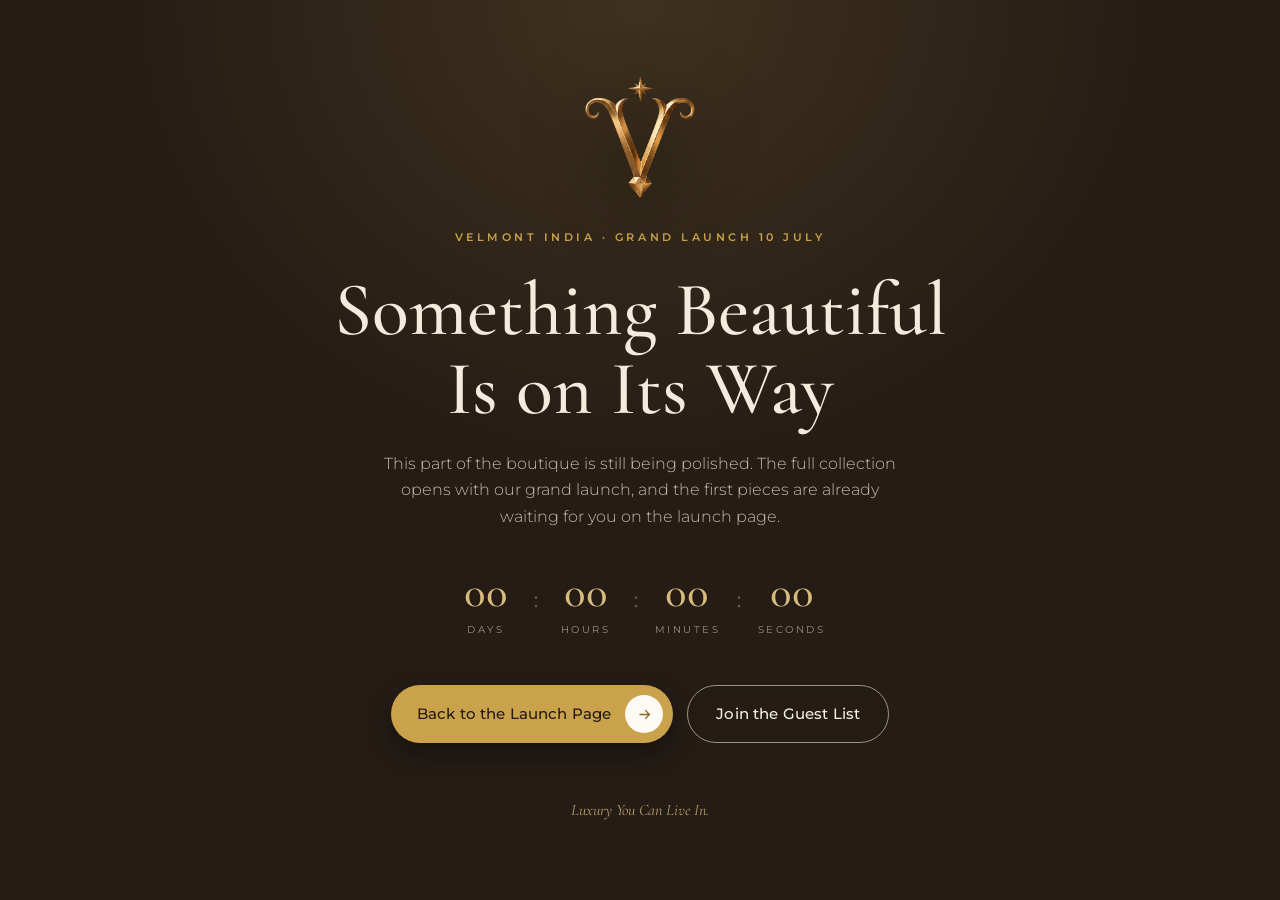
==== coming-soon.html @ c81b334a "Velmont India launch site: full Webflow injection bundle" ====
<!DOCTYPE html>
<html lang="en">
<head>
  <meta charset="UTF-8">
  <meta name="viewport" content="width=device-width, initial-scale=1.0">
  <title>Coming Soon · Velmont India</title>
  <meta name="description" content="This part of the Velmont India boutique opens with our grand launch on 10 July. Luxury You Can Live In.">
  <link rel="icon" type="image/png" href="assets/logo-v-gold.png">
  <link rel="preconnect" href="https://fonts.googleapis.com">
  <link rel="preconnect" href="https://fonts.gstatic.com" crossorigin>
  <link href="https://fonts.googleapis.com/css2?family=Cormorant+Garamond:ital,wght@0,400;0,500;0,600;1,400;1,500&family=Montserrat:wght@300;400;500;600&display=swap" rel="stylesheet">
  <link rel="stylesheet" href="css/styles.css">
</head>
<body class="cs-body">

  <main class="cs-page">
    <img class="cs-logo" src="assets/logo-v-gold.png" alt="Velmont India gold V monogram">
    <p class="eyebrow eyebrow-gold">Velmont India · Grand Launch 10 July</p>
    <h1>Something Beautiful<br>Is on Its Way</h1>
    <p class="cs-copy">This part of the boutique is still being polished. The full collection opens with our grand launch, and the first pieces are already waiting for you on the launch page.</p>

    <div class="cd-timer cs-timer" id="cd-timer" data-launch="2026-07-10T10:00:00+05:30">
      <div class="cd-cell"><b id="cd-d">00</b><span>Days</span></div>
      <i>:</i>
      <div class="cd-cell"><b id="cd-h">00</b><span>Hours</span></div>
      <i>:</i>
      <div class="cd-cell"><b id="cd-m">00</b><span>Minutes</span></div>
      <i>:</i>
      <div class="cd-cell"><b id="cd-s">00</b><span>Seconds</span></div>
    </div>

    <div class="cs-ctas">
      <a class="btn btn-gold" href="index.html">Back to the Launch Page
        <span class="btn-disc"><svg viewBox="0 0 24 24"><path d="M5 12h14M13 6l6 6-6 6"/></svg></span>
      </a>
      <a class="btn btn-ghost" href="index.html#newsletter">Join the Guest List</a>
    </div>

    <p class="cs-motto">Luxury You Can Live In.</p>
  </main>

  <script>
    const timer = document.getElementById('cd-timer');
    const launch = new Date(timer.dataset.launch).getTime();
    const pad = n => String(n).padStart(2, '0');
    const tick = () => {
      let diff = Math.max(0, launch - Date.now());
      document.getElementById('cd-d').textContent = pad(Math.floor(diff / 864e5));
      document.getElementById('cd-h').textContent = pad(Math.floor(diff % 864e5 / 36e5));
      document.getElementById('cd-m').textContent = pad(Math.floor(diff % 36e5 / 6e4));
      document.getElementById('cd-s').textContent = pad(Math.floor(diff % 6e4 / 1e3));
    };
    tick();
    setInterval(tick, 1000);
  </script>
</body>
</html>
---- css/styles.css ----
/* ═══════════════ VELMONT INDIA · LAUNCH LANDING ═══════════════
   Palette (from brand book + existing site design)
   taupe   #cdc1b1   ivory #f4efe7   ink #372e26
   brick   #96543f   gold  #c9a24b   dark #241c15
   ═══════════════════════════════════════════════════════════════ */

:root {
  --taupe:      #cdc1b1;
  --taupe-deep: #c2b5a3;
  --ivory:      #f4efe7;
  --cream:      #e9e1d4;
  --ink:        #372e26;
  --ink-soft:   #5c5145;
  --heading:    #423931;
  --brick:      #96543f;
  --brick-dark: #7c4230;
  --gold:       #c9a24b;
  --gold-soft:  #d8bc7e;
  --dark:       #241c15;
  --line:       rgba(55, 46, 38, .18);
  --serif: "Cormorant Garamond", Georgia, serif;
  --sans:  "Montserrat", Helvetica, Arial, sans-serif;
  --radius: 20px;
  --wrap: 1200px;
}

* { margin: 0; padding: 0; box-sizing: border-box; }
html { scroll-behavior: smooth; }
html, body { overflow-x: hidden; overflow-x: clip; }
body {
  font-family: var(--sans);
  font-weight: 400;
  color: var(--ink);
  background: var(--taupe);
  line-height: 1.7;
  -webkit-font-smoothing: antialiased;
}
img { display: block; max-width: 100%; pointer-events: none; }
a { color: inherit; text-decoration: none; }
button { font-family: inherit; cursor: pointer; border: none; background: none; color: inherit; }

.wrap { max-width: var(--wrap); margin: 0 auto; padding: 0 32px; }

/* ─────────── type ─────────── */
h1, h2, h3 { font-family: var(--serif); font-weight: 500; color: var(--heading); line-height: 1.06; }
h2 { font-size: clamp(40px, 5vw, 64px); letter-spacing: .01em; }

.eyebrow {
  font-size: 11px; letter-spacing: .32em; text-transform: uppercase;
  color: var(--brick); font-weight: 600; margin-bottom: 18px;
}
.eyebrow-gold  { color: var(--gold); }
.eyebrow-light { color: var(--gold-soft); }

/* ─────────── buttons ─────────── */
.btn {
  display: inline-flex; align-items: center; gap: 14px;
  font-size: 15px; font-weight: 500; letter-spacing: .01em;
  padding: 10px 10px 10px 26px; border-radius: 999px;
  transition: transform .25s ease, background .25s ease, box-shadow .25s ease;
  white-space: nowrap;
}
.btn:hover { transform: translateY(-2px); }
.btn-brick { background: var(--brick); color: #f7efe9; box-shadow: 0 10px 24px rgba(90, 45, 25, .25); }
.btn-brick:hover { background: var(--brick-dark); }
.btn-disc {
  width: 38px; height: 38px; border-radius: 50%; background: #fdf9f4;
  display: inline-flex; align-items: center; justify-content: center; flex: none;
}
.btn-disc svg { width: 17px; height: 17px; fill: none; stroke: var(--brick); stroke-width: 1.8; }
.btn-ghost {
  padding: 12px 28px; border: 1px solid rgba(250, 245, 235, .55); color: #f6f1e8;
  backdrop-filter: blur(4px);
}
.btn-ghost:hover { background: rgba(250, 245, 235, .14); }
.btn-gold { background: var(--gold); color: #241c10; box-shadow: 0 10px 26px rgba(0,0,0,.35); }
.btn-gold:hover { background: var(--gold-soft); }
.btn-gold .btn-disc svg { stroke: #8a6a20; }
.btn-white { background: #fdfaf5; color: var(--ink); padding: 14px 34px; font-size: 13px; letter-spacing: .18em; text-transform: uppercase; font-weight: 500; }

/* ─────────── announcement strip (phone | promo | store) ─────────── */
.announce {
  position: fixed; top: 0; left: 0; right: 0; z-index: 60;
  background: var(--dark); color: #e8dcc6; height: 34px;
  display: flex; align-items: center; justify-content: space-between;
  gap: 16px; padding: 0 22px;
  transition: transform .35s ease, opacity .35s ease;
}
.announce.hide { transform: translateY(-100%); opacity: 0; pointer-events: none; }
.a-side {
  display: inline-flex; align-items: center; gap: 8px;
  font-size: 10.5px; letter-spacing: .14em; text-transform: uppercase; font-weight: 500;
  white-space: nowrap; opacity: .9; line-height: 1;
  transition: color .2s ease, opacity .2s ease;
}
.a-side:hover { opacity: 1; color: var(--gold-soft); }
.a-side svg { width: 13px; height: 13px; flex: none; fill: none; stroke: currentColor; stroke-width: 1.6; stroke-linecap: round; stroke-linejoin: round; }
.a-promo {
  position: absolute; left: 50%; transform: translateX(-50%);
  font-size: 10.5px; letter-spacing: .24em; text-transform: uppercase;
  white-space: nowrap; line-height: 1;
}
@media (max-width: 920px) { .a-side { display: none; } }
@media (max-width: 600px) { .a-promo { font-size: 9px; letter-spacing: .16em; } }

/* ─────────── nav ─────────── */
.nav {
  position: fixed; top: 46px; left: 50%; transform: translateX(-50%);
  width: min(1320px, calc(100% - 32px));
  z-index: 50; display: flex; align-items: center; justify-content: space-between;
  gap: 18px; padding: 14px 26px; border-radius: 18px;
  background: rgba(38, 30, 24, .42);
  backdrop-filter: blur(14px); -webkit-backdrop-filter: blur(14px);
  color: #f2ead9;
  transition: background .35s ease, color .35s ease, box-shadow .35s ease, top .35s ease;
}
.nav.up { top: 12px; }
.nav-brand { font-family: var(--serif); font-weight: 600; font-size: 21px; letter-spacing: .12em; white-space: nowrap; }
.nav-links { display: flex; gap: 4px; }
.nav-top {
  display: inline-block; padding: 9px 10px; border-radius: 999px;
  font-size: 11px; letter-spacing: .11em; text-transform: uppercase; font-weight: 500;
  opacity: .85; transition: opacity .2s ease, background .2s ease;
}
.nav-item.open .nav-top, .nav-item:focus-within .nav-top { opacity: 1; background: rgba(255, 255, 255, .1); }
.nav.scrolled .nav-item.open .nav-top, .nav.scrolled .nav-item:focus-within .nav-top { background: rgba(55, 46, 38, .08); }

/* ── mega menu ── */
.mega {
  position: absolute; left: 0; right: 0; top: 100%; padding-top: 12px; z-index: 55;
  opacity: 0; visibility: hidden; transform: translateY(10px); pointer-events: none;
  transition: opacity .28s ease, transform .28s ease, visibility 0s linear .28s;
}
.nav-item.open .mega, .nav-item:focus-within .mega {
  opacity: 1; visibility: visible; transform: none; pointer-events: auto;
  transition: opacity .28s ease .06s, transform .28s ease .06s, visibility 0s;
}
.mega-panel {
  background: var(--ivory); color: var(--ink);
  border-radius: 18px; padding: clamp(24px, 3vw, 44px);
  box-shadow: 0 34px 90px rgba(40, 28, 16, .3);
  display: flex; gap: clamp(20px, 2.6vw, 48px); align-items: flex-start;
  max-height: calc(100vh - 150px); overflow-x: hidden; overflow-y: auto;
  scrollbar-width: none; -ms-overflow-style: none;
}
.mega-panel::-webkit-scrollbar { display: none; }
.mega-cols { display: flex; gap: clamp(18px, 2.6vw, 48px); flex: 1; min-width: 0; }
.m-col { min-width: 0; flex: 1 1 auto; display: flex; flex-direction: column; align-items: flex-start; }
.m-head {
  font-size: 10px; letter-spacing: .24em; text-transform: uppercase;
  color: var(--brick); font-weight: 600; margin: 24px 0 10px;
}
.m-col .m-head:first-child { margin-top: 0; }
.m-sale { color: #b3372a; }
.m-col > a {
  font-size: 13.5px; color: var(--ink-soft); padding: 4px 0;
  display: inline-flex; align-items: center; line-height: 1.45;
  transition: color .2s ease, transform .2s ease;
}
.m-col > a:hover { color: var(--brick); transform: translateX(3px); }
.m-col .new {
  font-size: 8.5px; font-weight: 600; letter-spacing: .14em; text-transform: uppercase;
  color: #fff; background: var(--brick); border-radius: 999px; padding: 2px 7px; margin-left: 8px;
}
.m-gap { margin-top: 16px; }
.m-view {
  margin-top: 22px !important; font-size: 11px !important; letter-spacing: .16em;
  text-transform: uppercase; font-weight: 600; color: var(--heading) !important;
  border-bottom: 1px solid var(--line); padding-bottom: 4px !important;
}
.shape-grid { display: grid; grid-template-columns: 1fr 1fr; gap: 1px 26px; }
.shape-grid a {
  display: inline-flex; align-items: center; gap: 9px;
  font-size: 13px; color: var(--ink-soft); padding: 4.5px 0; white-space: nowrap;
  transition: color .2s ease;
}
.shape-grid a:hover { color: var(--brick); }
.shape-grid svg { width: 16px; height: 16px; flex: none; fill: none; stroke: currentColor; stroke-width: 1.2; stroke-linejoin: round; }
.dot {
  width: 11px; height: 11px; border-radius: 50%; flex: none; margin-right: 9px;
  background: var(--c, #ccc); border: 1px solid rgba(40, 30, 20, .15); display: inline-block;
}
.mega-promos { display: flex; gap: clamp(12px, 1.4vw, 20px); flex: none; }
.m-promo { width: clamp(138px, 12.5vw, 190px); display: block; }
.m-promo img {
  width: 100%; aspect-ratio: 1; object-fit: cover; border-radius: 14px; margin-bottom: 12px;
  transition: transform .5s ease, box-shadow .3s ease;
}
.m-promo:hover img { transform: scale(1.03); box-shadow: 0 14px 34px rgba(40, 28, 16, .22); }
.m-promo span { font-size: 10.5px; letter-spacing: .18em; text-transform: uppercase; font-weight: 600; color: var(--heading); }
.nav-actions { display: flex; align-items: center; gap: 6px; }
.icon-btn {
  position: relative; width: 38px; height: 38px; border-radius: 50%;
  display: inline-flex; align-items: center; justify-content: center;
  transition: background .2s ease;
}
.icon-btn:hover { background: rgba(255, 255, 255, .12); }
.icon-btn svg { width: 19px; height: 19px; fill: none; stroke: currentColor; stroke-width: 1.6; stroke-linecap: round; stroke-linejoin: round; }
.icon-btn .count {
  position: absolute; top: 1px; right: 0;
  min-width: 16px; height: 16px; padding: 0 4px; border-radius: 999px;
  background: var(--brick); color: #fff; font-size: 9.5px; font-weight: 600;
  display: inline-flex; align-items: center; justify-content: center; line-height: 1;
}
.burger { display: none; }

.nav.scrolled {
  background: rgba(244, 239, 231, .88); color: var(--ink);
  box-shadow: 0 14px 40px rgba(45, 34, 24, .16);
}
.nav.scrolled .icon-btn:hover { background: rgba(55, 46, 38, .08); }

/* mobile drawer */
.drawer {
  position: fixed; top: 0; right: 0; bottom: 0; width: min(320px, 84vw); z-index: 70;
  background: var(--dark); color: #efe6d2; padding: 90px 38px;
  transform: translateX(100%); transition: transform .4s cubic-bezier(.7,0,.3,1);
}
.drawer.open { transform: none; box-shadow: -30px 0 80px rgba(0,0,0,.4); }
.drawer nav { display: flex; flex-direction: column; gap: 4px; }
.drawer a {
  font-family: var(--serif); font-size: 26px; padding: 8px 0;
  border-bottom: 1px solid rgba(240, 230, 210, .12);
}

/* ─────────── hero ─────────── */
.hero {
  position: relative; min-height: 100svh;
  background: url("../assets/hero.jpg") center 22% / cover no-repeat #241c15;
  display: flex; align-items: flex-end;
  border-radius: 0 0 32px 32px; overflow: hidden;
}
.hero::after {
  content: ""; position: absolute; inset: 0;
  background:
    linear-gradient(180deg, rgba(20, 14, 9, .42) 0%, rgba(20, 14, 9, 0) 30%),
    linear-gradient(180deg, rgba(20, 14, 9, 0) 40%, rgba(20, 14, 9, .55) 100%);
}
.hero-inner {
  position: relative; z-index: 1; width: 100%;
  max-width: var(--wrap); margin: 0 auto; padding: 0 32px 64px;
}
.hero-eyebrow {
  font-size: 11px; letter-spacing: .34em; text-transform: uppercase;
  color: var(--gold-soft); font-weight: 500; margin-bottom: 14px;
}
.hero h1 {
  color: #f7f2e8; font-size: clamp(64px, 10.5vw, 150px); font-weight: 500;
  line-height: .98; letter-spacing: .005em;
  text-shadow: 0 6px 40px rgba(0, 0, 0, .35);
}
.hero-row {
  display: flex; align-items: flex-end; justify-content: space-between;
  gap: 32px; margin-top: 34px; flex-wrap: wrap;
}
.hero-copy { max-width: 340px; color: #ece4d4; font-size: 16.5px; font-weight: 300; }
.hero-ctas { display: flex; gap: 14px; flex-wrap: wrap; }

/* ─────────── countdown ─────────── */
.countdown-bar {
  background: var(--ivory);
  display: flex; align-items: center; justify-content: center; flex-wrap: wrap;
  gap: 20px 56px; padding: 30px 32px;
  border-bottom: 1px solid var(--line);
}
.cd-label { font-size: 11px; letter-spacing: .3em; text-transform: uppercase; font-weight: 600; color: var(--ink-soft); }
.cd-timer { display: flex; align-items: center; gap: 16px; }
.cd-timer i { font-style: normal; font-family: var(--serif); font-size: 30px; color: var(--taupe-deep); transform: translateY(-8px); }
.cd-cell { text-align: center; min-width: 62px; }
.cd-cell b { display: block; font-family: var(--serif); font-weight: 500; font-size: 44px; line-height: 1; color: var(--heading); font-variant-numeric: tabular-nums; }
.cd-cell span { font-size: 9.5px; letter-spacing: .26em; text-transform: uppercase; color: var(--ink-soft); }
.cd-link { font-size: 12px; letter-spacing: .18em; text-transform: uppercase; font-weight: 600; color: var(--brick); border-bottom: 1px solid currentColor; padding-bottom: 3px; }
.cd-link span { display: inline-block; transition: transform .25s ease; }
.cd-link:hover span { transform: translateX(5px); }

/* ─────────── sections ─────────── */
.section { padding: 110px 0; }
.section-ivory { background: var(--ivory); }

.section-head {
  display: flex; justify-content: space-between; align-items: flex-end;
  gap: 48px; margin-bottom: 56px;
}
.head-side { max-width: 380px; display: flex; flex-direction: column; gap: 24px; align-items: flex-start; }
.head-side p { font-size: 15px; color: var(--ink-soft); }

/* ─────────── categories ─────────── */
.cat-grid {
  display: grid; grid-template-columns: repeat(3, 1fr); gap: 26px;
}
.cat-card { display: block; }
.cat-img {
  border-radius: var(--radius); overflow: hidden; aspect-ratio: 4 / 4.6;
  background: var(--cream);
}
.cat-img img { width: 100%; height: 100%; object-fit: cover; transition: transform .8s cubic-bezier(.2,.6,.2,1); }
.cat-card:hover .cat-img img { transform: scale(1.06); }
.cat-meta {
  display: flex; justify-content: space-between; align-items: baseline;
  padding: 16px 6px 0;
}
.cat-name { font-family: var(--serif); font-size: 25px; font-weight: 500; color: var(--heading); }
.cat-count { font-size: 10.5px; letter-spacing: .22em; text-transform: uppercase; color: var(--ink-soft); font-weight: 500; }

/* ─────────── product carousel ─────────── */
.carousel-arrows { display: flex; gap: 10px; }
.arrow {
  width: 46px; height: 46px; border-radius: 50%;
  border: 1px solid var(--line); display: inline-flex; align-items: center; justify-content: center;
  transition: background .25s ease, border-color .25s ease;
  background: transparent;
}
.arrow:hover { background: var(--brick); border-color: var(--brick); color: #fff; }
.arrow svg { width: 18px; height: 18px; fill: none; stroke: currentColor; stroke-width: 1.7; stroke-linecap: round; stroke-linejoin: round; }

.carousel-wrap { max-width: 1400px; margin: 0 auto; }
.carousel {
  display: flex; gap: 24px; overflow-x: auto; scroll-snap-type: x mandatory;
  padding: 4px max(32px, calc((100vw - var(--wrap)) / 2)) 26px;
  scrollbar-width: none;
}
.carousel::-webkit-scrollbar { display: none; }

.product { flex: 0 0 292px; scroll-snap-align: start; }
.p-img {
  position: relative; border-radius: 18px; overflow: hidden;
  aspect-ratio: 1; background: var(--cream); margin-bottom: 16px;
}
.p-img > img { width: 100%; height: 100%; object-fit: cover; transition: transform .7s cubic-bezier(.2,.6,.2,1); }
.product:hover .p-img > img { transform: scale(1.05); }

.badge {
  position: absolute; top: 14px; left: 14px;
  font-size: 9.5px; letter-spacing: .2em; text-transform: uppercase; font-weight: 600;
  background: rgba(36, 28, 21, .82); color: #f0e8d8;
  padding: 6px 12px; border-radius: 999px; backdrop-filter: blur(4px);
}
.badge-gold { background: rgba(201, 162, 75, .92); color: #241c10; }

.heart {
  position: absolute; top: 12px; right: 12px; width: 38px; height: 38px;
  border-radius: 50%; background: rgba(253, 250, 244, .88);
  display: inline-flex; align-items: center; justify-content: center;
  transition: transform .25s ease, background .25s ease;
}
.heart:hover { transform: scale(1.1); }
.heart svg { width: 18px; height: 18px; fill: none; stroke: var(--ink); stroke-width: 1.6; transition: fill .2s ease, stroke .2s ease; }
.heart.active svg { fill: var(--brick); stroke: var(--brick); }

.add-bag {
  position: absolute; left: 12px; right: 12px; bottom: 12px;
  background: rgba(36, 28, 21, .88); color: #f5eee1;
  font-size: 11.5px; letter-spacing: .18em; text-transform: uppercase; font-weight: 500;
  padding: 13px; border-radius: 999px; backdrop-filter: blur(6px);
  opacity: 0; transform: translateY(10px);
  transition: opacity .3s ease, transform .3s ease, background .2s ease;
}
.add-bag:hover { background: var(--brick); }
.product:hover .add-bag, .product:focus-within .add-bag { opacity: 1; transform: none; }

.p-cat { font-size: 10px; letter-spacing: .24em; text-transform: uppercase; color: var(--ink-soft); font-weight: 600; margin-bottom: 6px; }
.p-name { font-size: 22px; font-weight: 500; line-height: 1.2; margin-bottom: 8px; }
.p-stars { display: flex; align-items: center; gap: 8px; margin-bottom: 8px; }
.stars {
  font-size: 13px; letter-spacing: 2px; color: rgba(55, 46, 38, .25); position: relative; line-height: 1;
}
.stars::before {
  content: "★★★★★"; position: absolute; inset: 0; overflow: hidden;
  width: var(--r, 100%); color: var(--gold); letter-spacing: 2px;
}
.p-stars em { font-style: normal; font-size: 11.5px; color: var(--ink-soft); }
.p-price { font-size: 17px; font-weight: 600; color: var(--heading); display: flex; align-items: baseline; gap: 10px; }
.p-price s { font-size: 13.5px; font-weight: 400; color: var(--ink-soft); }
.p-price b { font-size: 11px; font-weight: 600; letter-spacing: .06em; color: var(--brick); text-transform: uppercase; }

/* ─────────── collections ─────────── */
.coll-grid { display: grid; grid-template-columns: 1fr 1fr; gap: 26px; }
.coll-card {
  position: relative; border-radius: 26px; overflow: hidden; aspect-ratio: 4 / 4.4;
  display: block; background: var(--dark);
}
.coll-card img {
  width: 100%; height: 100%; object-fit: cover;
  transition: transform .9s cubic-bezier(.2,.6,.2,1);
}
.coll-card:hover img { transform: scale(1.05); }
.coll-overlay {
  position: absolute; inset: 0; padding: 40px;
  display: flex; flex-direction: column; justify-content: flex-end;
  background: linear-gradient(180deg, rgba(24, 17, 11, 0) 42%, rgba(24, 17, 11, .78) 100%);
  color: #f4ecdd;
}
.coll-tag { font-size: 10px; letter-spacing: .28em; text-transform: uppercase; color: var(--gold-soft); font-weight: 600; margin-bottom: 10px; }
.coll-overlay h3 { color: #f8f2e6; font-size: clamp(34px, 3.4vw, 48px); margin-bottom: 10px; }
.coll-copy { max-width: 380px; font-size: 14.5px; font-weight: 300; color: rgba(244, 236, 221, .85); margin-bottom: 20px; }
.coll-cta { font-size: 11.5px; letter-spacing: .2em; text-transform: uppercase; font-weight: 600; color: var(--gold-soft); }
.coll-cta i { font-style: normal; display: inline-block; transition: transform .25s ease; }
.coll-card:hover .coll-cta i { transform: translateX(6px); }

/* ─────────── value props ─────────── */
.section-props { background: var(--ivory); padding: 72px 0; border-top: 1px solid var(--line); }
.props-grid { display: grid; grid-template-columns: repeat(4, 1fr); gap: 40px; }
.prop { text-align: center; padding: 0 8px; }
.prop svg {
  width: 40px; height: 40px; margin: 0 auto 18px;
  fill: none; stroke: var(--brick); stroke-width: 1.4; stroke-linecap: round; stroke-linejoin: round;
}
.prop h4 { font-size: 12px; letter-spacing: .22em; text-transform: uppercase; font-weight: 600; color: var(--heading); margin-bottom: 10px; }
.prop p { font-size: 13.5px; color: var(--ink-soft); max-width: 240px; margin: 0 auto; }

/* ─────────── craft (dark) ─────────── */
.section-dark {
  background:
    radial-gradient(90% 120% at 85% 10%, rgba(201, 162, 75, .12) 0%, rgba(201, 162, 75, 0) 55%),
    var(--dark);
  color: #d9cdb9; padding: 120px 0;
}
.craft-grid { display: grid; grid-template-columns: 1.05fr .95fr; gap: 80px; align-items: center; }
.craft-copy h2 { color: #f3ecdc; margin-bottom: 26px; }
.craft-copy p { font-size: 15.5px; font-weight: 300; color: rgba(217, 205, 185, .92); margin-bottom: 18px; max-width: 480px; }
.craft-stats {
  list-style: none; display: flex; gap: 40px; margin: 34px 0 38px; flex-wrap: wrap;
}
.craft-stats b { display: block; font-family: var(--serif); font-size: 34px; font-weight: 500; color: var(--gold-soft); line-height: 1.1; }
.craft-stats span { font-size: 10.5px; letter-spacing: .18em; text-transform: uppercase; color: rgba(217, 205, 185, .7); }
.craft-img { position: relative; }
.craft-img img { border-radius: 26px; width: 100%; aspect-ratio: 4/4.8; object-fit: cover; }
.craft-img::after {
  content: ""; position: absolute; inset: 18px -18px -18px 18px;
  border: 1px solid rgba(201, 162, 75, .4); border-radius: 26px; z-index: -1;
}

/* ─────────── reviews ─────────── */
.review-grid { display: grid; grid-template-columns: repeat(3, 1fr); gap: 26px; }
.review {
  background: var(--ivory); border-radius: 22px; padding: 38px 34px;
  display: flex; flex-direction: column; gap: 18px;
}
.r-stars { color: var(--gold); font-size: 15px; letter-spacing: 3px; }
.review blockquote {
  font-family: var(--serif); font-style: italic; font-size: 21px; line-height: 1.45;
  color: var(--heading); flex: 1;
}
.review figcaption { border-top: 1px solid var(--line); padding-top: 16px; }
.review b { display: block; font-size: 13.5px; font-weight: 600; letter-spacing: .04em; }
.review span { font-size: 11px; letter-spacing: .16em; text-transform: uppercase; color: var(--ink-soft); }

/* ─────────── store ─────────── */
.store {
  position: relative; min-height: 86vh;
  background: url("../assets/storefront.jpg") center / cover no-repeat;
  display: flex; align-items: center; justify-content: center; text-align: center;
}
.store::after { content: ""; position: absolute; inset: 0; background: rgba(20, 14, 9, .5); }
.store-inner { position: relative; z-index: 1; padding: 100px 24px; }
.store h2 {
  color: #f8f3e9; font-size: clamp(46px, 7vw, 96px); font-weight: 500;
  letter-spacing: .06em; margin: 18px 0;
}
.store-line { color: rgba(244, 238, 226, .85); font-size: 14px; font-weight: 300; letter-spacing: .04em; margin-bottom: 36px; }

/* ─────────── faq ─────────── */
.faq-grid { display: grid; grid-template-columns: .8fr 1.5fr; gap: 90px; align-items: start; }
.faq-side img { width: min(300px, 100%); border-radius: 20px; margin-bottom: 26px; }
.faq-side p { font-size: 15px; color: var(--ink-soft); margin-bottom: 26px; max-width: 300px; }
.faq-main h2 { margin-bottom: 44px; }
.faq-item { border-bottom: 1px solid rgba(55, 46, 38, .3); }
.faq-item summary {
  list-style: none; display: flex; justify-content: space-between; align-items: center; gap: 20px;
  font-family: var(--serif); font-size: clamp(22px, 2.4vw, 30px); font-weight: 500; color: var(--heading);
  padding: 26px 4px; cursor: pointer;
}
.faq-item summary::-webkit-details-marker { display: none; }
.chev { font-size: 20px; color: var(--ink-soft); transition: transform .3s ease; line-height: 1; }
.faq-item[open] .chev { transform: rotate(180deg); }
.faq-item p {
  font-size: 15px; color: var(--ink-soft); padding: 0 4px 28px; max-width: 640px;
}

/* ─────────── newsletter + footer ─────────── */
.footer-zone {
  background: url("../assets/newsletter-bg.jpg") center / cover no-repeat #3a2415;
  padding: 110px 0 40px;
}
.news-row {
  display: flex; justify-content: space-between; align-items: center;
  gap: 40px; margin-bottom: 90px; flex-wrap: wrap;
}
.news-row h2 { color: #f9f3e7; text-shadow: 0 4px 30px rgba(0,0,0,.35); }
.news-form { display: flex; align-items: flex-end; gap: 18px; flex-wrap: wrap; }
.news-form input {
  background: transparent; border: none; border-bottom: 1px solid rgba(250, 244, 232, .55);
  padding: 12px 4px; width: min(320px, 70vw);
  font-family: var(--sans); font-size: 15px; color: #fbf6ec; outline: none;
}
.news-form input::placeholder { color: rgba(250, 244, 232, .6); }
.news-form input:focus { border-color: var(--gold-soft); }

.footer-panel {
  background: rgba(28, 18, 10, .58);
  backdrop-filter: blur(14px); -webkit-backdrop-filter: blur(14px);
  border: 1px solid rgba(255, 240, 214, .08);
  border-radius: 30px; padding: 64px 58px 30px; color: #e5dac6;
}
.f-grid {
  display: grid; grid-template-columns: 1.6fr 1fr 1fr 1fr 1fr; gap: 48px;
  padding-bottom: 48px;
}
.f-label {
  font-size: 11px; letter-spacing: .24em; text-transform: uppercase; font-weight: 600;
  color: rgba(229, 218, 198, .65); margin-bottom: 18px;
}
.f-addr { font-size: 14px; font-weight: 300; line-height: 1.9; margin-bottom: 34px; }
.f-logo { width: 92px; margin-bottom: 14px; }
.f-word { font-family: var(--serif); font-size: 30px; font-weight: 600; letter-spacing: .22em; color: #f2e9d8; line-height: 1.2; }
.f-sub { font-size: 10px; letter-spacing: .5em; margin-bottom: 10px; }
.f-tag { font-family: var(--serif); font-style: italic; font-size: 15px; color: rgba(229, 218, 198, .75); }
.f-col { display: flex; flex-direction: column; gap: 11px; }
.f-col a { font-size: 14px; font-weight: 300; opacity: .85; transition: opacity .2s ease, transform .2s ease; }
.f-col a:hover { opacity: 1; transform: translateX(3px); color: var(--gold-soft); }

.f-pay {
  display: flex; align-items: center; gap: 12px; flex-wrap: wrap;
  border-top: 1px solid rgba(255, 240, 214, .1); padding: 26px 0;
}
.f-pay .f-label { margin: 0 10px 0 0; }
.pay-pill {
  font-size: 11px; letter-spacing: .08em; font-weight: 500;
  border: 1px solid rgba(229, 218, 198, .3); border-radius: 999px; padding: 6px 16px;
  color: rgba(229, 218, 198, .85);
}
.f-bottom {
  border-top: 1px solid rgba(255, 240, 214, .1); padding-top: 24px;
  display: flex; justify-content: space-between; gap: 16px; flex-wrap: wrap;
  font-size: 12.5px; font-weight: 300; color: rgba(229, 218, 198, .7);
}
.f-links a:hover { color: var(--gold-soft); }
.f-motto { font-family: var(--serif); font-style: italic; font-size: 14px; color: var(--gold-soft); }

/* ─────────── coming soon page ─────────── */
.cs-body {
  min-height: 100svh; display: flex; align-items: center; justify-content: center;
  background:
    radial-gradient(70% 90% at 50% 0%, rgba(201, 162, 75, .16) 0%, rgba(201, 162, 75, 0) 60%),
    var(--dark);
  color: #d9cdb9; text-align: center; padding: 40px 24px;
}
.cs-page { max-width: 720px; display: flex; flex-direction: column; align-items: center; }
.cs-logo { width: 110px; margin-bottom: 30px; filter: drop-shadow(0 14px 34px rgba(0, 0, 0, .5)); }
.cs-page h1 {
  color: #f3ecdc; font-size: clamp(44px, 7vw, 76px); font-weight: 500; line-height: 1.04;
  margin: 6px 0 22px;
}
.cs-copy { font-size: 15.5px; font-weight: 300; color: rgba(217, 205, 185, .9); max-width: 520px; margin-bottom: 40px; }
.cs-timer { margin-bottom: 44px; }
.cs-timer .cd-cell b { color: var(--gold-soft); }
.cs-timer .cd-cell span { color: rgba(217, 205, 185, .65); }
.cs-timer i { color: rgba(217, 205, 185, .35); }
.cs-ctas { display: flex; gap: 14px; flex-wrap: wrap; justify-content: center; margin-bottom: 54px; }
.cs-motto { font-family: var(--serif); font-style: italic; font-size: 16px; color: rgba(216, 188, 126, .8); }

/* ─────────── toast ─────────── */
.toast {
  position: fixed; bottom: 28px; left: 50%; transform: translate(-50%, 90px);
  background: var(--dark); color: #f1e9d8; font-size: 13px; letter-spacing: .04em;
  padding: 15px 28px; border-radius: 999px; border: 1px solid rgba(201, 162, 75, .35);
  box-shadow: 0 18px 50px rgba(0, 0, 0, .35); z-index: 90;
  opacity: 0; transition: transform .45s cubic-bezier(.2,.9,.3,1.2), opacity .35s ease;
  pointer-events: none; max-width: calc(100vw - 48px); text-align: center;
}
.toast.show { transform: translate(-50%, 0); opacity: 1; }

/* ─────────── reveal animation ─────────── */
.reveal { opacity: 0; transform: translateY(28px); transition: opacity .8s ease, transform .8s cubic-bezier(.2,.65,.3,1); }
.reveal.in { opacity: 1; transform: none; }
@media (prefers-reduced-motion: reduce) {
  .reveal { opacity: 1; transform: none; transition: none; }
  html { scroll-behavior: auto; }
}

/* ─────────── responsive ─────────── */
@media (max-width: 1200px) {
  .nav-links { display: none; }
  .burger { display: inline-flex; }
  .f-grid { grid-template-columns: 1fr 1fr 1fr; }
  .craft-grid { gap: 48px; }
}
@media (max-width: 900px) {
  .section { padding: 80px 0; }
  .section-head { flex-direction: column; align-items: flex-start; gap: 26px; }
  .cat-grid { grid-template-columns: 1fr 1fr; gap: 18px; }
  .coll-grid { grid-template-columns: 1fr; }
  .props-grid { grid-template-columns: 1fr 1fr; gap: 34px; }
  .craft-grid { grid-template-columns: 1fr; }
  .craft-img::after { display: none; }
  .review-grid { grid-template-columns: 1fr; }
  .faq-grid { grid-template-columns: 1fr; gap: 48px; }
  .countdown-bar { gap: 18px 30px; }
}
@media (max-width: 600px) {
  .wrap { padding: 0 20px; }
  .hero-inner { padding: 0 20px 44px; }
  .nav { top: 42px; padding: 12px 16px; }
  .nav-brand { font-size: 17px; }
  .cat-grid { grid-template-columns: 1fr; }
  .cat-img { aspect-ratio: 4 / 3.4; }
  .product { flex-basis: 78vw; }
  .add-bag { opacity: 1; transform: none; }
  .carousel { padding-left: 20px; padding-right: 20px; }
  .props-grid { grid-template-columns: 1fr; }
  .f-grid { grid-template-columns: 1fr 1fr; gap: 34px; }
  .footer-panel { padding: 44px 28px 22px; }
  .cd-cell b { font-size: 34px; }
  .cd-cell { min-width: 50px; }
}
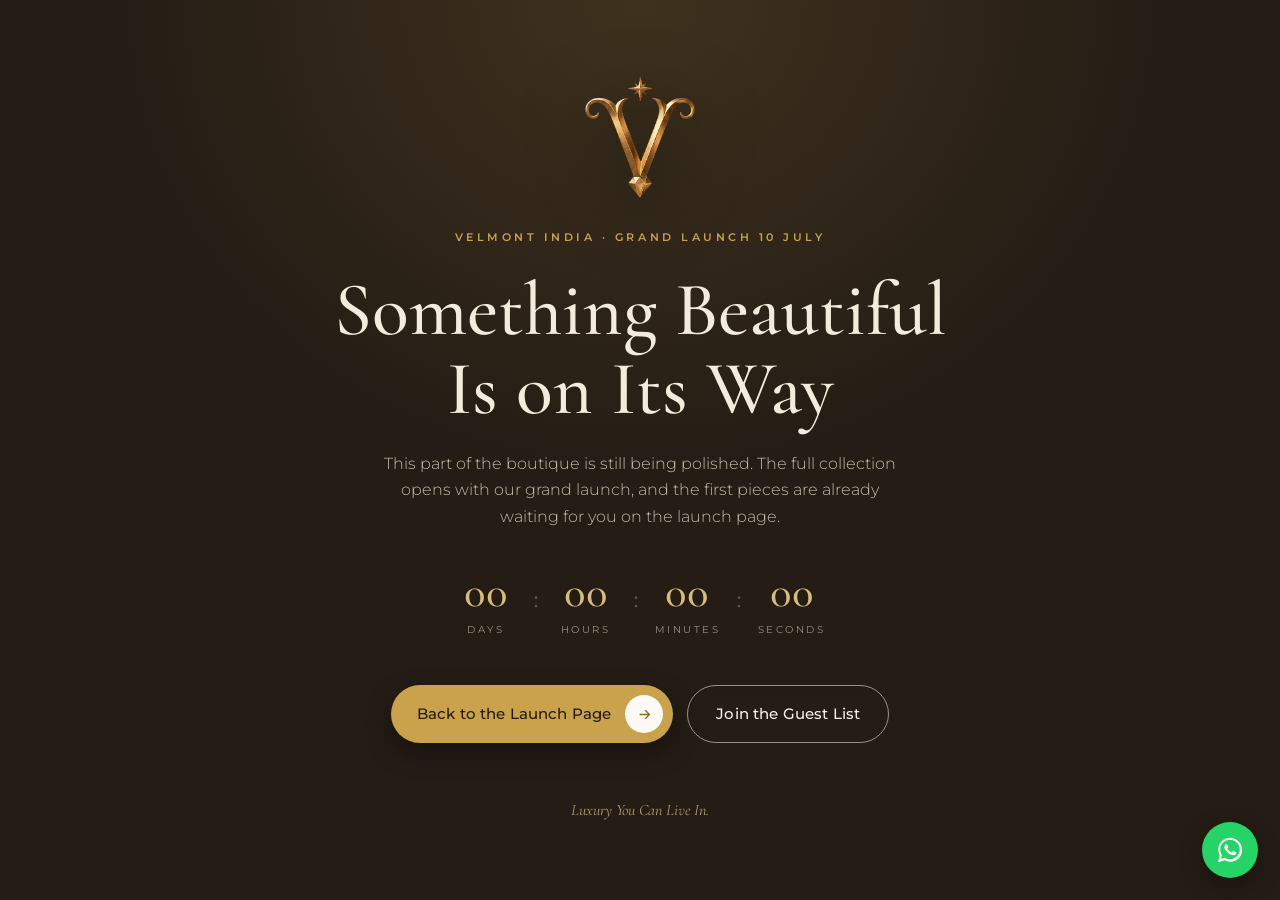
==== commit 944e6fa4: "Client changes: Trusted Quality value prop (replaces 15-Day Returns), floating WhatsApp chat button " ====
--- a/coming-soon.html
+++ b/coming-soon.html
@@ -15,7 +15,7 @@
 
   <main class="cs-page">
     <img class="cs-logo" src="assets/logo-v-gold.png" alt="Velmont India gold V monogram">
-    <p class="eyebrow eyebrow-gold">Velmont India · Grand Launch 10 July</p>
+    <p class="eyebrow eyebrow-gold">Velmont&nbsp;India<span class="cs-sep"> · </span>Grand&nbsp;Launch&nbsp;10&nbsp;July</p>
     <h1>Something Beautiful<br>Is on Its Way</h1>
     <p class="cs-copy">This part of the boutique is still being polished. The full collection opens with our grand launch, and the first pieces are already waiting for you on the launch page.</p>
 
@@ -39,6 +39,10 @@
     <p class="cs-motto">Luxury You Can Live In.</p>
   </main>
 
+  <a class="wa-chat" href="https://wa.me/919876543210" target="_blank" rel="noopener" aria-label="Chat with us on WhatsApp">
+    <svg viewBox="0 0 32 32"><path d="M16 3C9.1 3 3.5 8.6 3.5 15.5c0 2.2.6 4.3 1.6 6.2L3 29l7.5-2c1.8 1 3.8 1.5 5.9 1.5h.1c6.9 0 12.5-5.6 12.5-12.5S23.4 3 16 3h0zm0 22.8c-1.9 0-3.7-.5-5.3-1.4l-.4-.2-4 1 1.1-3.8-.3-.4a10.4 10.4 0 0 1-1.6-5.5C5.6 9.8 10.3 5.1 16 5.1s10.4 4.7 10.4 10.4S21.7 25.8 16 25.8zm5.7-7.8c-.3-.2-1.8-.9-2.1-1s-.5-.2-.7.2-.8 1-.9 1.2-.3.2-.6.1c-.3-.2-1.3-.5-2.5-1.6-.9-.8-1.5-1.8-1.7-2.1s0-.5.1-.6l.5-.5c.2-.2.2-.3.3-.5s.1-.4 0-.5-.7-1.7-1-2.3c-.2-.6-.5-.5-.7-.5h-.6c-.2 0-.5.1-.8.4s-1.1 1-1.1 2.5 1.1 2.9 1.3 3.1 2.2 3.4 5.4 4.8c.8.3 1.3.5 1.8.7.8.2 1.5.2 2 .1.6-.1 1.8-.7 2.1-1.5.3-.7.3-1.3.2-1.5s-.3-.2-.6-.3z"/></svg>
+  </a>
+
   <script>
     const timer = document.getElementById('cd-timer');
     const launch = new Date(timer.dataset.launch).getTime();
--- a/css/styles.css
+++ b/css/styles.css
@@ -35,6 +35,35 @@
   line-height: 1.7;
   -webkit-font-smoothing: antialiased;
 }
+/* on the injected (Webflow) site the body is empty until the bundle renders
+   it: keep that pre-render moment black so the first paint matches the intro
+   instead of flashing beige */
+body:not(:has(.announce)):not(:has(.cs-page)) { background: #000; }
+
+/* ─────────── intro element entrances ───────────
+   while the intro overlay is up, the chrome and hero copy wait offstage;
+   when the warp resolves (html.vm-in) the top bars slide down into place
+   and the hero copy sharpens in from a blur, staggered */
+html.vm-entering .announce { transform: translateY(-130%); opacity: 0; }
+html.vm-entering .nav { transform: translate(-50%, -180%); opacity: 0; }
+html.vm-entering .hero-inner > * { opacity: 0; filter: blur(16px); }
+html.vm-in .announce {
+  transform: none; opacity: 1;
+  transition: transform .7s cubic-bezier(.22,.7,.25,1) .05s, opacity .5s ease .05s;
+}
+html.vm-in .nav {
+  transform: translateX(-50%); opacity: 1;
+  transition: transform .7s cubic-bezier(.22,.7,.25,1) .18s, opacity .5s ease .18s,
+              background .35s ease, color .35s ease, box-shadow .35s ease, top .35s ease;
+}
+html.vm-in .hero-inner > * {
+  opacity: 1; filter: blur(0);
+  transition: opacity .9s ease, filter 1.05s ease;
+}
+html.vm-in .hero-inner > *:nth-child(2) { transition-delay: .15s; }
+html.vm-in .hero-inner > *:nth-child(3) { transition-delay: .32s; }
+html.vm-entering .wa-chat { opacity: 0; }
+html.vm-in .wa-chat { opacity: 1; transition: opacity .6s ease .7s, transform .25s ease, box-shadow .25s ease; }
 img { display: block; max-width: 100%; pointer-events: none; }
 a { color: inherit; text-decoration: none; }
 button { font-family: inherit; cursor: pointer; border: none; background: none; color: inherit; }
@@ -55,6 +84,7 @@
 /* ─────────── buttons ─────────── */
 .btn {
   display: inline-flex; align-items: center; gap: 14px;
+  font-family: var(--sans);
   font-size: 15px; font-weight: 500; letter-spacing: .01em;
   padding: 10px 10px 10px 26px; border-radius: 999px;
   transition: transform .25s ease, background .25s ease, box-shadow .25s ease;
@@ -115,7 +145,17 @@
   transition: background .35s ease, color .35s ease, box-shadow .35s ease, top .35s ease;
 }
 .nav.up { top: 12px; }
-.nav-brand { font-family: var(--serif); font-weight: 600; font-size: 21px; letter-spacing: .12em; white-space: nowrap; }
+.nav-brand {
+  font-family: var(--serif); font-weight: 600; font-size: 21px;
+  letter-spacing: .12em; white-space: nowrap;
+  display: inline-flex; align-items: center; gap: 11px;
+}
+.nav-mark { height: 27px; width: auto; display: block; flex: none; }
+/* tight widths: the V mark carries the brand alone */
+@media (max-width: 1360px) {
+  .nav-brand-text { display: none; }
+  .nav-mark { height: 31px; }
+}
 .nav-links { display: flex; gap: 4px; }
 .nav-top {
   display: inline-block; padding: 9px 10px; border-radius: 999px;
@@ -180,7 +220,7 @@
   width: 11px; height: 11px; border-radius: 50%; flex: none; margin-right: 9px;
   background: var(--c, #ccc); border: 1px solid rgba(40, 30, 20, .15); display: inline-block;
 }
-.mega-promos { display: flex; gap: clamp(12px, 1.4vw, 20px); flex: none; }
+.mega-promos { display: flex; flex-direction: column; gap: clamp(14px, 1.6vw, 22px); flex: none; }
 .m-promo { width: clamp(138px, 12.5vw, 190px); display: block; }
 .m-promo img {
   width: 100%; aspect-ratio: 1; object-fit: cover; border-radius: 14px; margin-bottom: 12px;
@@ -214,11 +254,24 @@
 .drawer {
   position: fixed; top: 0; right: 0; bottom: 0; width: min(320px, 84vw); z-index: 70;
   background: var(--dark); color: #efe6d2; padding: 90px 38px;
-  transform: translateX(100%); transition: transform .4s cubic-bezier(.7,0,.3,1);
-}
-.drawer.open { transform: none; box-shadow: -30px 0 80px rgba(0,0,0,.4); }
+  transform: translateX(100%);
+  box-shadow: -30px 0 80px rgba(0, 0, 0, 0), 0 0 0 100vmax rgba(22, 15, 8, 0);
+  transition: transform .4s cubic-bezier(.7,0,.3,1), box-shadow .4s ease;
+}
+/* the 100vmax spread doubles as a dimmed backdrop over the page */
+.drawer.open { transform: none; box-shadow: -30px 0 80px rgba(0, 0, 0, .4), 0 0 0 100vmax rgba(22, 15, 8, .5); }
 .drawer nav { display: flex; flex-direction: column; gap: 4px; }
-.drawer a {
+.drawer-close {
+  position: absolute; top: 22px; right: 22px; width: 40px; height: 40px;
+  border-radius: 50%; display: inline-flex; align-items: center; justify-content: center;
+  border: 1px solid rgba(240, 230, 210, .25); color: #efe6d2;
+}
+.drawer-close svg { width: 16px; height: 16px; fill: none; stroke: currentColor; stroke-width: 1.8; stroke-linecap: round; }
+.drawer-cta { margin-top: 28px; }
+.drawer-cta .btn { font-size: 14px; padding: 8px 8px 8px 20px; gap: 10px; }
+.drawer-cta .btn-disc { width: 34px; height: 34px; }
+/* nav links only: the CTA in .drawer-cta keeps the shared .btn typography */
+.drawer nav a {
   font-family: var(--serif); font-size: 26px; padding: 8px 0;
   border-bottom: 1px solid rgba(240, 230, 210, .12);
 }
@@ -228,13 +281,13 @@
   position: relative; min-height: 100svh;
   background: url("../assets/hero.jpg") center 22% / cover no-repeat #241c15;
   display: flex; align-items: flex-end;
-  border-radius: 0 0 32px 32px; overflow: hidden;
+  overflow: hidden;
 }
 .hero::after {
   content: ""; position: absolute; inset: 0;
   background:
     linear-gradient(180deg, rgba(20, 14, 9, .42) 0%, rgba(20, 14, 9, 0) 30%),
-    linear-gradient(180deg, rgba(20, 14, 9, 0) 40%, rgba(20, 14, 9, .55) 100%);
+    linear-gradient(180deg, rgba(20, 14, 9, 0) 34%, rgba(20, 14, 9, .38) 62%, rgba(20, 14, 9, .72) 100%);
 }
 .hero-inner {
   position: relative; z-index: 1; width: 100%;
@@ -242,7 +295,8 @@
 }
 .hero-eyebrow {
   font-size: 11px; letter-spacing: .34em; text-transform: uppercase;
-  color: var(--gold-soft); font-weight: 500; margin-bottom: 14px;
+  color: #f3e7c2; font-weight: 600; margin-bottom: 14px;
+  text-shadow: 0 1px 3px rgba(0, 0, 0, .5), 0 2px 16px rgba(0, 0, 0, .65);
 }
 .hero h1 {
   color: #f7f2e8; font-size: clamp(64px, 10.5vw, 150px); font-weight: 500;
@@ -253,7 +307,7 @@
   display: flex; align-items: flex-end; justify-content: space-between;
   gap: 32px; margin-top: 34px; flex-wrap: wrap;
 }
-.hero-copy { max-width: 340px; color: #ece4d4; font-size: 16.5px; font-weight: 300; }
+.hero-copy { max-width: 340px; color: #f0e9db; font-size: 16.5px; font-weight: 300; text-shadow: 0 1px 3px rgba(0, 0, 0, .4), 0 2px 18px rgba(0, 0, 0, .6); }
 .hero-ctas { display: flex; gap: 14px; flex-wrap: wrap; }
 
 /* ─────────── countdown ─────────── */
@@ -273,8 +327,14 @@
 .cd-link span { display: inline-block; transition: transform .25s ease; }
 .cd-link:hover span { transform: translateX(5px); }
 
-/* ─────────── sections ─────────── */
-.section { padding: 110px 0; }
+/* ─────────── sections ───────────
+   the full property set is stated explicitly because the Webflow project's
+   old stylesheet also defines ".section" (height:100vh, overflow:clip,
+   width:100vw, flex): these values must win even if that sheet loads */
+.section {
+  display: block; width: auto; height: auto; min-height: 0;
+  overflow: visible; background: transparent; padding: 110px 0;
+}
 .section-ivory { background: var(--ivory); }
 
 .section-head {
@@ -313,10 +373,13 @@
 .arrow:hover { background: var(--brick); border-color: var(--brick); color: #fff; }
 .arrow svg { width: 18px; height: 18px; fill: none; stroke: currentColor; stroke-width: 1.7; stroke-linecap: round; stroke-linejoin: round; }
 
-.carousel-wrap { max-width: 1400px; margin: 0 auto; }
+/* full-bleed scroller: no max-width, or wide viewports clip the peek card
+   mid-page instead of at the screen edge */
+.carousel-wrap { margin: 0 auto; }
 .carousel {
   display: flex; gap: 24px; overflow-x: auto; scroll-snap-type: x mandatory;
   padding: 4px max(32px, calc((100vw - var(--wrap)) / 2)) 26px;
+  scroll-padding-left: max(32px, calc((100vw - var(--wrap)) / 2));
   scrollbar-width: none;
 }
 .carousel::-webkit-scrollbar { display: none; }
@@ -373,8 +436,24 @@
 .p-price s { font-size: 13.5px; font-weight: 400; color: var(--ink-soft); }
 .p-price b { font-size: 11px; font-weight: 600; letter-spacing: .06em; color: var(--brick); text-transform: uppercase; }
 
+/* ─────────── floating WhatsApp chat ─────────── */
+.wa-chat {
+  position: fixed; right: 22px; bottom: 22px; z-index: 65;
+  width: 56px; height: 56px; border-radius: 50%;
+  background: #25d366;
+  display: flex; align-items: center; justify-content: center;
+  box-shadow: 0 8px 24px rgba(0, 0, 0, .3);
+  transition: transform .25s ease, box-shadow .25s ease;
+}
+.wa-chat:hover { transform: translateY(-3px) scale(1.06); box-shadow: 0 12px 30px rgba(0, 0, 0, .35); }
+.wa-chat svg { width: 30px; height: 30px; fill: #fff; }
+@media (max-width: 600px) {
+  .wa-chat { width: 50px; height: 50px; right: 16px; bottom: 16px; }
+  .wa-chat svg { width: 27px; height: 27px; }
+}
+
 /* ─────────── collections ─────────── */
-.coll-grid { display: grid; grid-template-columns: 1fr 1fr; gap: 26px; }
+.coll-grid { display: grid; grid-template-columns: repeat(3, 1fr); gap: 24px; }
 .coll-card {
   position: relative; border-radius: 26px; overflow: hidden; aspect-ratio: 4 / 4.4;
   display: block; background: var(--dark);
@@ -387,11 +466,11 @@
 .coll-overlay {
   position: absolute; inset: 0; padding: 40px;
   display: flex; flex-direction: column; justify-content: flex-end;
-  background: linear-gradient(180deg, rgba(24, 17, 11, 0) 42%, rgba(24, 17, 11, .78) 100%);
-  color: #f4ecdd;
+  background: linear-gradient(180deg, rgba(24, 17, 11, 0) 26%, rgba(24, 17, 11, .5) 55%, rgba(24, 17, 11, .88) 100%);
+  color: #f4ecdd; text-shadow: 0 1px 10px rgba(0, 0, 0, .45);
 }
 .coll-tag { font-size: 10px; letter-spacing: .28em; text-transform: uppercase; color: var(--gold-soft); font-weight: 600; margin-bottom: 10px; }
-.coll-overlay h3 { color: #f8f2e6; font-size: clamp(34px, 3.4vw, 48px); margin-bottom: 10px; }
+.coll-overlay h3 { color: #f8f2e6; font-size: clamp(28px, 2.5vw, 40px); margin-bottom: 10px; }
 .coll-copy { max-width: 380px; font-size: 14.5px; font-weight: 300; color: rgba(244, 236, 221, .85); margin-bottom: 20px; }
 .coll-cta { font-size: 11.5px; letter-spacing: .2em; text-transform: uppercase; font-weight: 600; color: var(--gold-soft); }
 .coll-cta i { font-style: normal; display: inline-block; transition: transform .25s ease; }
@@ -405,8 +484,12 @@
   width: 40px; height: 40px; margin: 0 auto 18px;
   fill: none; stroke: var(--brick); stroke-width: 1.4; stroke-linecap: round; stroke-linejoin: round;
 }
-.prop h4 { font-size: 12px; letter-spacing: .22em; text-transform: uppercase; font-weight: 600; color: var(--heading); margin-bottom: 10px; }
+.prop h4 { font-size: 12px; letter-spacing: .22em; text-transform: uppercase; font-weight: 600; color: var(--heading); margin-bottom: 10px; min-height: 2.4em; display: flex; align-items: flex-start; justify-content: center; }
 .prop p { font-size: 13.5px; color: var(--ink-soft); max-width: 240px; margin: 0 auto; }
+
+@media (max-width: 1200px) {
+  .prop h4 { font-size: 11px; letter-spacing: .14em; }
+}
 
 /* ─────────── craft (dark) ─────────── */
 .section-dark {
@@ -419,7 +502,8 @@
 .craft-copy h2 { color: #f3ecdc; margin-bottom: 26px; }
 .craft-copy p { font-size: 15.5px; font-weight: 300; color: rgba(217, 205, 185, .92); margin-bottom: 18px; max-width: 480px; }
 .craft-stats {
-  list-style: none; display: flex; gap: 40px; margin: 34px 0 38px; flex-wrap: wrap;
+  list-style: none; display: grid; grid-template-columns: repeat(3, auto);
+  justify-content: start; gap: 24px 44px; margin: 34px 0 38px;
 }
 .craft-stats b { display: block; font-family: var(--serif); font-size: 34px; font-weight: 500; color: var(--gold-soft); line-height: 1.1; }
 .craft-stats span { font-size: 10.5px; letter-spacing: .18em; text-transform: uppercase; color: rgba(217, 205, 185, .7); }
@@ -457,7 +541,7 @@
   color: #f8f3e9; font-size: clamp(46px, 7vw, 96px); font-weight: 500;
   letter-spacing: .06em; margin: 18px 0;
 }
-.store-line { color: rgba(244, 238, 226, .85); font-size: 14px; font-weight: 300; letter-spacing: .04em; margin-bottom: 36px; }
+.store-line { color: #f4eee2; font-size: 15px; font-weight: 400; letter-spacing: .04em; margin-bottom: 36px; text-shadow: 0 2px 12px rgba(0, 0, 0, .55); }
 
 /* ─────────── faq ─────────── */
 .faq-grid { display: grid; grid-template-columns: .8fr 1.5fr; gap: 90px; align-items: start; }
@@ -479,7 +563,9 @@
 
 /* ─────────── newsletter + footer ─────────── */
 .footer-zone {
-  background: url("../assets/newsletter-bg.jpg") center / cover no-repeat #3a2415;
+  background:
+    linear-gradient(rgba(26, 17, 9, .52), rgba(22, 14, 7, .72)),
+    url("../assets/newsletter-bg.jpg") center / cover no-repeat #3a2415;
   padding: 110px 0 40px;
 }
 .news-row {
@@ -506,15 +592,14 @@
   display: grid; grid-template-columns: 1.6fr 1fr 1fr 1fr 1fr; gap: 48px;
   padding-bottom: 48px;
 }
+.f-grid > * { min-width: 0; }
+.f-logo { max-width: 100%; }
 .f-label {
   font-size: 11px; letter-spacing: .24em; text-transform: uppercase; font-weight: 600;
   color: rgba(229, 218, 198, .65); margin-bottom: 18px;
 }
 .f-addr { font-size: 14px; font-weight: 300; line-height: 1.9; margin-bottom: 34px; }
-.f-logo { width: 92px; margin-bottom: 14px; }
-.f-word { font-family: var(--serif); font-size: 30px; font-weight: 600; letter-spacing: .22em; color: #f2e9d8; line-height: 1.2; }
-.f-sub { font-size: 10px; letter-spacing: .5em; margin-bottom: 10px; }
-.f-tag { font-family: var(--serif); font-style: italic; font-size: 15px; color: rgba(229, 218, 198, .75); }
+.f-logo { width: min(300px, 72vw); height: auto; aspect-ratio: 958 / 908; display: block; }
 .f-col { display: flex; flex-direction: column; gap: 11px; }
 .f-col a { font-size: 14px; font-weight: 300; opacity: .85; transition: opacity .2s ease, transform .2s ease; }
 .f-col a:hover { opacity: 1; transform: translateX(3px); color: var(--gold-soft); }
@@ -558,6 +643,9 @@
 .cs-timer i { color: rgba(217, 205, 185, .35); }
 .cs-ctas { display: flex; gap: 14px; flex-wrap: wrap; justify-content: center; margin-bottom: 54px; }
 .cs-motto { font-family: var(--serif); font-style: italic; font-size: 16px; color: rgba(216, 188, 126, .8); }
+@media (max-width: 480px) {
+  .cs-sep { display: block; height: 0; overflow: hidden; }
+}
 
 /* ─────────── toast ─────────── */
 .toast {
@@ -590,11 +678,19 @@
   .section-head { flex-direction: column; align-items: flex-start; gap: 26px; }
   .cat-grid { grid-template-columns: 1fr 1fr; gap: 18px; }
   .coll-grid { grid-template-columns: 1fr; }
+  /* taller mobile crops push overlay text off the dark parts of the photos:
+     the scrim must protect it on its own */
+  .coll-overlay {
+    background: linear-gradient(180deg, rgba(24, 17, 11, .1) 0%, rgba(24, 17, 11, .48) 44%, rgba(24, 17, 11, .94) 100%);
+    text-shadow: 0 1px 4px rgba(0, 0, 0, .5), 0 2px 16px rgba(0, 0, 0, .55);
+  }
   .props-grid { grid-template-columns: 1fr 1fr; gap: 34px; }
   .craft-grid { grid-template-columns: 1fr; }
   .craft-img::after { display: none; }
   .review-grid { grid-template-columns: 1fr; }
   .faq-grid { grid-template-columns: 1fr; gap: 48px; }
+  .faq-side { order: 2; }
+  .faq-main { order: 1; }
   .countdown-bar { gap: 18px 30px; }
 }
 @media (max-width: 600px) {
@@ -606,10 +702,14 @@
   .cat-img { aspect-ratio: 4 / 3.4; }
   .product { flex-basis: 78vw; }
   .add-bag { opacity: 1; transform: none; }
-  .carousel { padding-left: 20px; padding-right: 20px; }
+  .carousel { padding-left: 20px; padding-right: 20px; scroll-padding-left: 20px; }
   .props-grid { grid-template-columns: 1fr; }
   .f-grid { grid-template-columns: 1fr 1fr; gap: 34px; }
+  .f-brand { grid-column: 1 / -1; }
   .footer-panel { padding: 44px 28px 22px; }
   .cd-cell b { font-size: 34px; }
   .cd-cell { min-width: 50px; }
-}
+  .news-row h2 br { display: none; }
+  .craft-stats { gap: 20px 24px; }
+  .craft-stats span { font-size: 9.5px; letter-spacing: .12em; }
+}
